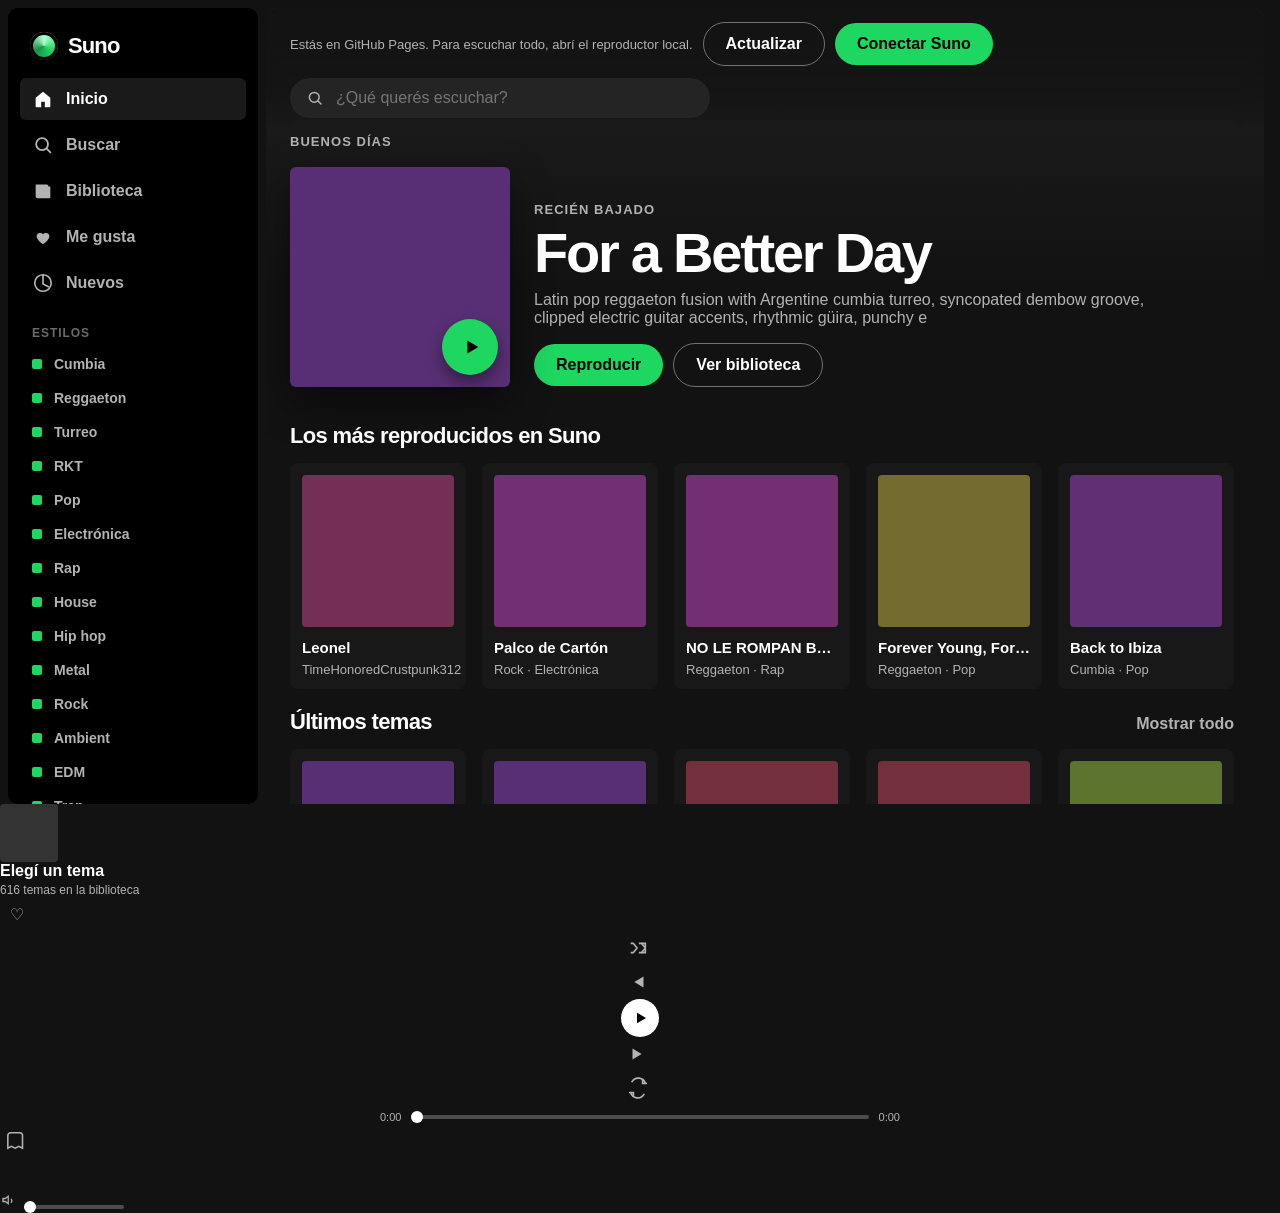
==== docs/index.html @ 8380e941 "Reproducir los temas en la pagina, sin abrir Suno. Co-authored-by: Cursor <cursoragent@cursor.com>" ====
<!DOCTYPE html>
<html lang="es">
<head>
  <meta charset="UTF-8" />
  <meta name="viewport" content="width=device-width, initial-scale=1" />
  <title>Suno — tu biblioteca</title>
  <link rel="stylesheet" href="estilos.css" />
</head>
<body>
  <div class="shell">
    <aside class="sidebar">
      <div class="brand">
        <span class="mark" aria-hidden="true"></span>
        <span>Suno</span>
      </div>
      <nav class="nav">
        <button type="button" data-view="inicio" class="nav-btn is-active">
          <svg viewBox="0 0 24 24"><path d="M4 10.5 12 4l8 6.5V20a1 1 0 0 1-1 1h-5v-6H10v6H5a1 1 0 0 1-1-1z"/></svg>
          Inicio
        </button>
        <button type="button" data-view="buscar" class="nav-btn">
          <svg viewBox="0 0 24 24"><circle cx="11" cy="11" r="6.5" fill="none" stroke="currentColor" stroke-width="2"/><path d="m16 16 4 4" fill="none" stroke="currentColor" stroke-width="2" stroke-linecap="round"/></svg>
          Buscar
        </button>
        <button type="button" data-view="biblioteca" class="nav-btn">
          <svg viewBox="0 0 24 24"><path d="M4 5h12a2 2 0 0 1 2 2v13H6a2 2 0 0 1-2-2zm16 2v13h-2V7z"/></svg>
          Biblioteca
        </button>
        <button type="button" data-view="gustos" class="nav-btn">
          <svg viewBox="0 0 24 24"><path d="M12 20s-7-4.4-7-9a4 4 0 0 1 7-2 4 4 0 0 1 7 2c0 4.6-7 9-7 9z"/></svg>
          Me gusta
        </button>
        <button type="button" data-view="nuevos" class="nav-btn">
          <svg viewBox="0 0 24 24"><path d="M12 3v10l6 3" fill="none" stroke="currentColor" stroke-width="1.8" stroke-linecap="round"/><circle cx="12" cy="12" r="9" fill="none" stroke="currentColor" stroke-width="1.8"/></svg>
          Nuevos
        </button>
      </nav>
      <div class="side-label">Estilos</div>
      <div id="tag-list" class="tag-list"></div>
    </aside>

    <main class="main">
      <header class="topbar">
        <nav class="mobile-nav">
          <button type="button" data-view="inicio">Inicio</button>
          <button type="button" data-view="buscar">Buscar</button>
          <button type="button" data-view="biblioteca">Biblioteca</button>
          <button type="button" data-view="gustos">Me gusta</button>
          <button type="button" data-view="nuevos">Nuevos</button>
        </nav>
        <div class="sync-bar">
          <span id="sync-status">Conectá tu cuenta de Suno para escuchar y traer temas nuevos.</span>
          <button type="button" id="sync-btn" class="btn-ghost">Actualizar</button>
          <button type="button" id="session-btn" class="btn-green">Conectar Suno</button>
        </div>
        <div class="search-wrap">
          <svg viewBox="0 0 24 24"><circle cx="11" cy="11" r="6.5" fill="none" stroke="currentColor" stroke-width="2"/><path d="m16 16 4 4" fill="none" stroke="currentColor" stroke-width="2" stroke-linecap="round"/></svg>
          <input id="search" type="search" placeholder="¿Qué querés escuchar?" autocomplete="off" />
        </div>
      </header>
      <div id="view" class="view"></div>
    </main>

    <aside id="panel" class="panel" hidden>
      <div class="panel-tabs">
        <button type="button" data-tab="letra" class="is-active">Letra</button>
        <button type="button" data-tab="cola">Cola</button>
        <button type="button" id="close-panel" class="icon-btn" aria-label="Cerrar panel">✕</button>
      </div>
      <div id="panel-body" class="panel-body"></div>
    </aside>
  </div>

  <footer class="player">
    <div class="now">
      <div id="now-cover" class="now-cover"></div>
      <div class="now-meta">
        <div id="now-title" class="now-title">Elegí un tema</div>
        <div id="now-artist" class="now-artist">Biblioteca Suno</div>
      </div>
      <button type="button" id="like-btn" class="icon-btn like" aria-label="Me gusta">♡</button>
    </div>

    <div class="transport">
      <div class="transport-btns">
        <button type="button" id="shuffle" class="icon-btn" aria-label="Aleatorio">
          <svg viewBox="0 0 24 24"><path d="M4 7h3l4 5-4 5H4m9-10h3l4 5-4 5h-3" fill="none" stroke="currentColor" stroke-width="1.8" stroke-linejoin="round"/><path d="M16 7h4v4M16 17h4v-4" fill="none" stroke="currentColor" stroke-width="1.8" stroke-linecap="round"/></svg>
        </button>
        <button type="button" id="prev" class="icon-btn" aria-label="Anterior">
          <svg viewBox="0 0 24 24"><path d="M6 6v12M18 6 8 12l10 6z"/></svg>
        </button>
        <button type="button" id="play" class="play-main" aria-label="Reproducir">
          <svg id="play-icon" viewBox="0 0 24 24"><path d="M8 5v14l12-7z"/></svg>
        </button>
        <button type="button" id="next" class="icon-btn" aria-label="Siguiente">
          <svg viewBox="0 0 24 24"><path d="M18 6v12M6 6l10 6-10 6z"/></svg>
        </button>
        <button type="button" id="repeat" class="icon-btn" aria-label="Repetir">
          <svg viewBox="0 0 24 24"><path d="M17 3v4h4M7 21v-4H3" fill="none" stroke="currentColor" stroke-width="1.8" stroke-linecap="round"/><path d="M20 7a8 8 0 0 0-14.5-2M4 17a8 8 0 0 0 14.5 2" fill="none" stroke="currentColor" stroke-width="1.8" stroke-linecap="round"/></svg>
        </button>
      </div>
      <div class="seek-row">
        <span id="time-current">0:00</span>
        <input id="seek" type="range" min="0" max="1000" value="0" />
        <span id="time-total">0:00</span>
      </div>
    </div>

    <div class="extras">
      <button type="button" id="lyrics-btn" class="icon-btn" aria-label="Letra">
        <svg viewBox="0 0 24 24"><path d="M5 4h10a3 3 0 0 1 3 3v14l-4-2-4 2-4-2-4 2V7a3 3 0 0 1 3-3z" fill="none" stroke="currentColor" stroke-width="1.7"/></svg>
      </button>
      <a id="suno-link" class="icon-btn" href="#" hidden aria-hidden="true"></a>
      <svg class="vol-icon" viewBox="0 0 24 24"><path d="M4 10h3l4-3v10l-4-3H4zm11 1a3 3 0 0 1 0 4" fill="none" stroke="currentColor" stroke-width="1.7" stroke-linecap="round"/></svg>
      <input id="volume" type="range" min="0" max="1" step="0.01" value="0.85" />
    </div>
  </footer>

  <dialog id="session-dialog">
    <form id="session-form" method="dialog">
      <h2>Conectar tu cuenta de Suno</h2>
      <p>En suno.com, F12 → Application → Cookies → copiá el valor de <code>__client</code> y pegalo acá. Se guarda solo en tu PC.</p>
      <textarea id="cookie-input" rows="4" placeholder="__client=eyJ..." required></textarea>
      <div class="row-actions">
        <button type="submit" class="btn-green">Guardar y sincronizar</button>
        <button type="button" id="cancel-session" class="btn-ghost">Cancelar</button>
      </div>
    </form>
  </dialog>
  <iframe id="embed-player" title="Reproductor" hidden allow="autoplay; encrypted-media"></iframe>
  <audio id="audio" preload="none"></audio>
  <script src="app.js"></script>
</body>
</html>
---- docs/estilos.css ----
:root {
  --bg: #121212;
  --sidebar: #000;
  --card: #181818;
  --card-hover: #282828;
  --line: rgba(255, 255, 255, 0.08);
  --text: #fff;
  --muted: #b3b3b3;
  --green: #1ed760;
  --green-dim: #1db954;
  --player: #181818;
  --radius: 8px;
  color-scheme: dark;
}

* { box-sizing: border-box; }
html, body { margin: 0; height: 100%; }
body {
  font-family: "Segoe UI", "Helvetica Neue", sans-serif;
  background: var(--bg);
  color: var(--text);
  overflow: hidden;
}
button, input { font: inherit; color: inherit; }
button { cursor: pointer; }
a { color: inherit; }

.shell {
  display: grid;
  grid-template-columns: 250px 1fr 0px;
  height: calc(100% - 96px);
  gap: 8px;
  padding: 8px 8px 0;
}
.shell.has-panel { grid-template-columns: 250px 1fr 340px; }

.sidebar, .main, .panel {
  background: var(--sidebar);
  border-radius: 10px;
  min-height: 0;
}
.main { background: linear-gradient(#1f1f1f, #121212 280px); overflow: auto; }
.sidebar { padding: 18px 12px; display: flex; flex-direction: column; overflow: auto; }
.panel { background: #121212; display: flex; flex-direction: column; overflow: hidden; }
.panel[hidden] { display: none !important; }

.brand {
  display: flex;
  align-items: center;
  gap: 10px;
  font-weight: 800;
  font-size: 22px;
  letter-spacing: -0.04em;
  padding: 6px 10px 18px;
}
.mark {
  width: 28px;
  height: 28px;
  border-radius: 50%;
  background: conic-gradient(from 120deg, #1ed760, #1a8f4a, #b3ffd1, #1ed760);
  box-shadow: 0 0 0 3px #000 inset;
}

.nav { display: flex; flex-direction: column; gap: 4px; }
.nav-btn, .tag-btn {
  display: flex;
  align-items: center;
  gap: 12px;
  width: 100%;
  text-align: left;
  background: transparent;
  border: 0;
  color: var(--muted);
  border-radius: 6px;
  padding: 10px 12px;
  font-weight: 650;
}
.nav-btn svg, .icon-btn svg { width: 22px; height: 22px; fill: currentColor; }
.nav-btn:hover, .tag-btn:hover, .nav-btn.is-active, .tag-btn.is-active { color: #fff; }
.nav-btn.is-active { background: #1a1a1a; }
.side-label {
  margin: 22px 12px 8px;
  font-size: 12px;
  letter-spacing: 0.08em;
  text-transform: uppercase;
  color: #6a6a6a;
  font-weight: 700;
}
.tag-list { display: flex; flex-direction: column; gap: 2px; }
.tag-btn { font-weight: 600; font-size: 14px; padding: 8px 12px; }
.dot {
  width: 10px;
  height: 10px;
  border-radius: 2px;
  background: var(--green);
  flex: none;
}

.topbar {
  position: sticky;
  top: 0;
  z-index: 2;
  padding: 14px 24px 8px;
  background: linear-gradient(rgba(18,18,18,0.92), rgba(18,18,18,0.72) 70%, transparent);
  backdrop-filter: blur(10px);
}
.search-wrap {
  display: flex;
  align-items: center;
  gap: 10px;
  background: #242424;
  border-radius: 500px;
  padding: 10px 16px;
  max-width: 420px;
  color: var(--muted);
}
.search-wrap svg { width: 18px; height: 18px; flex: none; }
.search-wrap input {
  width: 100%;
  background: transparent;
  border: 0;
  outline: none;
}
.search-wrap:focus-within { outline: 1px solid #fff; color: #fff; }
.sync-bar {
  display: flex;
  gap: 10px;
  align-items: center;
  flex-wrap: wrap;
  margin: 0 0 12px;
}
.sync-bar span { color: var(--muted); font-size: 13px; }
.badge-new {
  display: inline-block;
  margin-left: 6px;
  background: var(--green);
  color: #000;
  font-size: 10px;
  font-weight: 800;
  border-radius: 999px;
  padding: 1px 6px;
  vertical-align: middle;
}
dialog {
  border: 0;
  border-radius: 12px;
  background: #181818;
  color: #fff;
  width: min(520px, 92vw);
  padding: 22px;
}
dialog::backdrop { background: rgba(0,0,0,.65); }
dialog textarea {
  width: 100%;
  background: #242424;
  border: 1px solid #333;
  border-radius: 8px;
  padding: 10px;
  margin: 12px 0;
}
.mobile-nav { display: none; gap: 8px; margin-bottom: 10px; overflow-x: auto; }
.mobile-nav button {
  background: #242424;
  border: 0;
  border-radius: 999px;
  padding: 8px 14px;
  font-weight: 700;
  white-space: nowrap;
}

.view { padding: 8px 24px 32px; }
.hero {
  display: grid;
  grid-template-columns: 220px 1fr;
  gap: 24px;
  align-items: end;
  padding: 18px 0 28px;
}
.hero-cover, .card-cover, .now-cover, .row-cover {
  background: #333 center/cover no-repeat;
  position: relative;
}
.hero-cover { width: 220px; height: 220px; border-radius: 6px; box-shadow: 0 16px 40px rgba(0,0,0,.45); }
.kicker { color: var(--muted); font-size: 13px; font-weight: 700; letter-spacing: 0.08em; text-transform: uppercase; }
.hero h1 { margin: 8px 0 10px; font-size: 56px; line-height: 1; letter-spacing: -0.04em; }
.hero p { margin: 0 0 16px; color: var(--muted); max-width: 640px; }
.row-actions { display: flex; gap: 10px; align-items: center; }
.btn-green, .btn-ghost {
  border: 0;
  border-radius: 500px;
  padding: 12px 22px;
  font-weight: 750;
}
.btn-green { background: var(--green); color: #000; }
.btn-green:hover { transform: scale(1.04); background: #3be477; }
.btn-ghost { background: transparent; color: #fff; border: 1px solid #727272; }
.btn-ghost:hover { border-color: #fff; }

.section-head {
  display: flex;
  justify-content: space-between;
  align-items: baseline;
  margin: 8px 0 14px;
}
.section-head h2 { margin: 0; font-size: 22px; letter-spacing: -0.03em; }
.linkish { background: none; border: 0; color: var(--muted); font-weight: 700; }
.linkish:hover { color: #fff; text-decoration: underline; }

.cards {
  display: grid;
  grid-auto-flow: column;
  grid-auto-columns: 176px;
  gap: 16px;
  overflow-x: auto;
  padding-bottom: 12px;
  scroll-snap-type: x mandatory;
}
.cards.wrap {
  grid-auto-flow: row;
  grid-template-columns: repeat(auto-fill, minmax(176px, 1fr));
  overflow: visible;
}
.card {
  background: var(--card);
  border: 0;
  border-radius: 8px;
  padding: 12px;
  text-align: left;
  scroll-snap-align: start;
  position: relative;
  transition: background .15s;
}
.card:hover { background: var(--card-hover); }
.card-cover { aspect-ratio: 1; border-radius: 4px; margin-bottom: 12px; }
.card h3, .track-title { margin: 0; font-size: 15px; white-space: nowrap; overflow: hidden; text-overflow: ellipsis; }
.card p, .muted { margin: 6px 0 0; color: var(--muted); font-size: 13px; }
.play-fab {
  position: absolute;
  right: 20px;
  bottom: 78px;
  width: 46px;
  height: 46px;
  border: 0;
  border-radius: 50%;
  background: var(--green);
  color: #000;
  display: grid;
  place-items: center;
  opacity: 0;
  transform: translateY(8px);
  transition: .15s ease;
  box-shadow: 0 8px 16px rgba(0,0,0,.4);
}
.card:hover .play-fab, .hero-cover:hover .play-fab { opacity: 1; transform: translateY(0); }
.play-fab svg { width: 22px; height: 22px; fill: currentColor; margin-left: 2px; }
.hero-cover .play-fab { right: 12px; bottom: 12px; width: 56px; height: 56px; opacity: 1; transform: none; }

.list { width: 100%; border-collapse: collapse; }
.list th {
  text-align: left;
  font-size: 12px;
  letter-spacing: 0.06em;
  text-transform: uppercase;
  color: var(--muted);
  font-weight: 600;
  padding: 8px;
  border-bottom: 1px solid var(--line);
}
.list td { padding: 8px; border-bottom: 1px solid transparent; vertical-align: middle; }
.list tr.track:hover td { background: rgba(255,255,255,0.06); }
.list tr.is-current td { color: var(--green); }
.list .num { width: 36px; color: var(--muted); text-align: right; }
.list .dur, .list .when { color: var(--muted); text-align: right; white-space: nowrap; }
.title-cell { display: flex; gap: 12px; align-items: center; min-width: 0; }
.row-cover { width: 40px; height: 40px; border-radius: 4px; flex: none; }
.title-cell .stack { min-width: 0; }
.title-cell strong { display: block; white-space: nowrap; overflow: hidden; text-overflow: ellipsis; }
.chips { display: flex; gap: 6px; flex-wrap: wrap; margin-top: 4px; }
.chip {
  font-size: 11px;
  color: #d6d6d6;
  background: #2a2a2a;
  border-radius: 999px;
  padding: 2px 8px;
}
.empty { color: var(--muted); padding: 48px 0; text-align: center; }

.panel-tabs {
  display: flex;
  align-items: center;
  gap: 8px;
  padding: 14px 14px 0;
}
.panel-tabs button {
  background: transparent;
  border: 0;
  color: var(--muted);
  font-weight: 750;
  padding: 8px 10px;
}
.panel-tabs button.is-active { color: #fff; border-bottom: 2px solid var(--green); }
.panel-body { overflow: auto; padding: 16px 18px 24px; }
.lyrics { white-space: pre-wrap; line-height: 1.65; color: #e8e8e8; font-size: 15px; }
.lyrics .section { color: var(--green); font-weight: 750; }
.queue-item {
  display: flex;
  gap: 10px;
  align-items: center;
  width: 100%;
  background: transparent;
  border: 0;
  text-align: left;
  padding: 8px;
  border-radius: 6px;
}
.queue-item:hover, .queue-item.is-current { background: #282828; }
.queue-item.is-current strong { color: var(--green); }

#embed-player {
  position: fixed;
  left: 12px;
  right: 12px;
  bottom: 100px;
  height: 155px;
  border: 0;
  border-radius: 10px;
  z-index: 6;
  background: #000;
  box-shadow: 0 8px 24px rgba(0,0,0,.45);
}
.player.has-embed { height: 96px; }
body.has-embed { padding-bottom: 196px; }
  background: var(--player);
  border-top: 1px solid #000;
  display: grid;
  grid-template-columns: 1.1fr 1.3fr 1fr;
  align-items: center;
  padding: 0 16px;
  gap: 12px;
  z-index: 5;
}
.now, .extras, .transport-btns { display: flex; align-items: center; gap: 10px; }
.now-cover { width: 58px; height: 58px; border-radius: 4px; background: #333; flex: none; }
.now-meta { min-width: 0; }
.now-title { font-weight: 650; white-space: nowrap; overflow: hidden; text-overflow: ellipsis; }
.now-artist { color: var(--muted); font-size: 12px; margin-top: 3px; }
.transport { display: flex; flex-direction: column; align-items: center; gap: 6px; }
.icon-btn {
  width: 34px; height: 34px;
  display: grid; place-items: center;
  background: transparent; border: 0; color: var(--muted); border-radius: 50%;
}
.icon-btn:hover { color: #fff; }
.icon-btn.is-on { color: var(--green); }
.like.is-on { color: var(--green); }
.play-main {
  width: 38px; height: 38px; border-radius: 50%; border: 0;
  background: #fff; color: #000; display: grid; place-items: center;
}
.play-main:hover { transform: scale(1.05); }
.play-main svg { width: 18px; height: 18px; fill: currentColor; }
.seek-row { display: flex; align-items: center; gap: 8px; width: min(520px, 100%); font-size: 11px; color: var(--muted); }
input[type="range"] {
  -webkit-appearance: none; appearance: none;
  width: 100%; height: 4px; border-radius: 99px;
  background: #4d4d4d; outline: none;
}
input[type="range"]::-webkit-slider-thumb {
  -webkit-appearance: none; width: 12px; height: 12px; border-radius: 50%; background: #fff;
}
.extras { justify-content: flex-end; }
.extras input[type="range"] { width: 100px; }
.vol-icon { width: 18px; height: 18px; color: var(--muted); }

@media (max-width: 980px) {
  .shell, .shell.has-panel { grid-template-columns: 1fr; height: auto; }
  body { overflow: auto; padding-bottom: 150px; }
  .sidebar { display: none; }
  .mobile-nav { display: flex; }
  .player { grid-template-columns: 1fr; height: auto; padding: 10px 12px 14px; }
  .extras { display: none; }
  .hero { grid-template-columns: 120px 1fr; }
  .hero-cover { width: 120px; height: 120px; }
  .hero h1 { font-size: 32px; }
  .main { overflow: visible; }
}
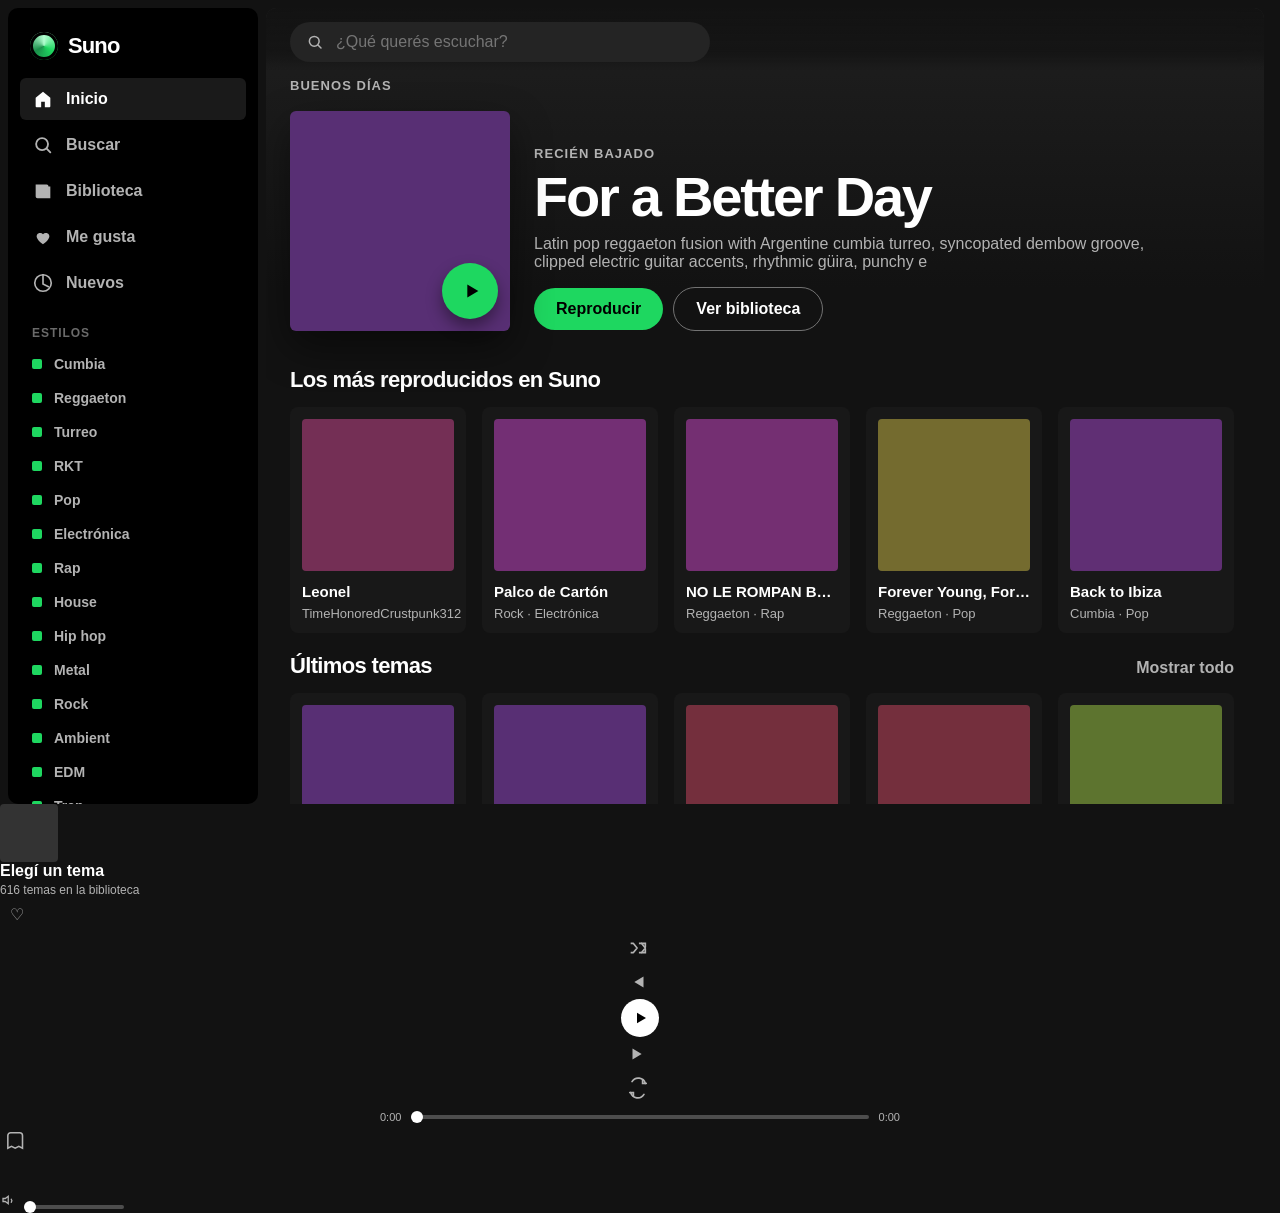
==== commit d2d4e5fa: "Arrancar el tema al toque en la barra, sin el mini player de Suno. Co-authored-by: Cursor <cursorage" ====
--- a/docs/index.html
+++ b/docs/index.html
@@ -127,7 +127,7 @@
       </div>
     </form>
   </dialog>
-  <iframe id="embed-player" title="Reproductor" hidden allow="autoplay; encrypted-media"></iframe>
+  <iframe id="embed-player" class="embed-engine" title="Audio" allow="autoplay; encrypted-media; clipboard-write"></iframe>
   <audio id="audio" preload="none"></audio>
   <script src="app.js"></script>
 </body>
--- a/docs/estilos.css
+++ b/docs/estilos.css
@@ -123,12 +123,13 @@
 }
 .search-wrap:focus-within { outline: 1px solid #fff; color: #fff; }
 .sync-bar {
-  display: flex;
+  display: none;
   gap: 10px;
   align-items: center;
   flex-wrap: wrap;
   margin: 0 0 12px;
 }
+body.is-local .sync-bar { display: flex; }
 .sync-bar span { color: var(--muted); font-size: 13px; }
 .badge-new {
   display: inline-block;
@@ -316,20 +317,18 @@
 .queue-item:hover, .queue-item.is-current { background: #282828; }
 .queue-item.is-current strong { color: var(--green); }
 
-#embed-player {
+.embed-engine {
   position: fixed;
-  left: 12px;
-  right: 12px;
-  bottom: 100px;
-  height: 155px;
-  border: 0;
-  border-radius: 10px;
-  z-index: 6;
-  background: #000;
-  box-shadow: 0 8px 24px rgba(0,0,0,.45);
-}
-.player.has-embed { height: 96px; }
-body.has-embed { padding-bottom: 196px; }
+  left: 0;
+  bottom: 0;
+  width: 280px;
+  height: 80px;
+  opacity: 0.02;
+  pointer-events: none;
+  border: 0;
+  z-index: 1;
+}
+.player { z-index: 5; }
   background: var(--player);
   border-top: 1px solid #000;
   display: grid;
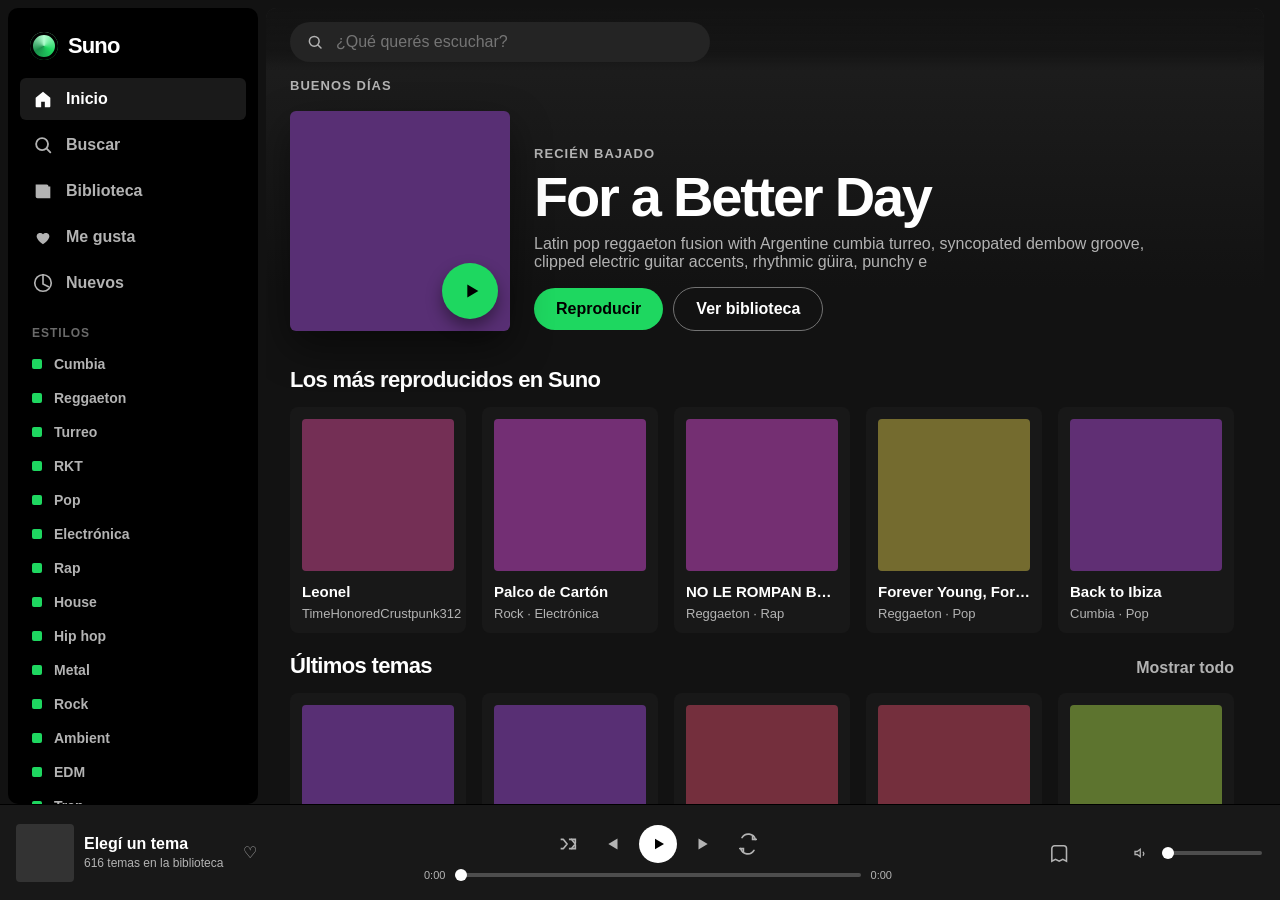
==== commit da599811: "Abrir la ficha del tema al darle play, con la letra solo para leer. Co-authored-by: Cursor <cursorag" ====
--- a/docs/index.html
+++ b/docs/index.html
@@ -59,6 +59,41 @@
         </div>
       </header>
       <div id="view" class="view"></div>
+      <section id="ficha" class="ficha" hidden>
+        <div id="ficha-bg" class="ficha-bg"></div>
+        <div class="ficha-top">
+          <button type="button" id="ficha-back" class="btn-ghost">Volver</button>
+          <span class="kicker">Reproduciendo</span>
+        </div>
+        <div class="ficha-grid">
+          <div class="ficha-side">
+            <div id="ficha-cover" class="ficha-cover"></div>
+            <h2 id="ficha-title"></h2>
+            <p id="ficha-artist" class="ficha-artist"></p>
+            <div id="ficha-chips" class="chips"></div>
+            <div class="ficha-controls">
+              <button type="button" id="ficha-prev" class="icon-btn" aria-label="Anterior">
+                <svg viewBox="0 0 24 24"><path d="M6 6v12M18 6 8 12l10 6z"/></svg>
+              </button>
+              <button type="button" id="ficha-play" class="play-main play-xl" aria-label="Reproducir">
+                <svg id="ficha-play-icon" viewBox="0 0 24 24"><path d="M8 5v14l12-7z"/></svg>
+              </button>
+              <button type="button" id="ficha-next" class="icon-btn" aria-label="Siguiente">
+                <svg viewBox="0 0 24 24"><path d="M18 6v12M6 6l10 6-10 6z"/></svg>
+              </button>
+            </div>
+            <div class="seek-row ficha-seek">
+              <span id="ficha-current">0:00</span>
+              <input id="ficha-seek" type="range" min="0" max="1000" value="0" aria-label="Progreso" />
+              <span id="ficha-total">0:00</span>
+            </div>
+          </div>
+          <article class="ficha-lyrics-card">
+            <h3>Letra</h3>
+            <div id="ficha-lyrics" class="lyrics" spellcheck="false"></div>
+          </article>
+        </div>
+      </section>
     </main>
 
     <aside id="panel" class="panel" hidden>
--- a/docs/estilos.css
+++ b/docs/estilos.css
@@ -39,7 +39,7 @@
   border-radius: 10px;
   min-height: 0;
 }
-.main { background: linear-gradient(#1f1f1f, #121212 280px); overflow: auto; }
+.main { background: linear-gradient(#1f1f1f, #121212 280px); overflow: auto; position: relative; }
 .sidebar { padding: 18px 12px; display: flex; flex-direction: column; overflow: auto; }
 .panel { background: #121212; display: flex; flex-direction: column; overflow: hidden; }
 .panel[hidden] { display: none !important; }
@@ -319,16 +319,20 @@
 
 .embed-engine {
   position: fixed;
-  left: 0;
-  bottom: 0;
-  width: 280px;
-  height: 80px;
-  opacity: 0.02;
+  left: -40px;
+  bottom: -40px;
+  width: 1px;
+  height: 1px;
+  opacity: 0;
   pointer-events: none;
   border: 0;
-  z-index: 1;
-}
-.player { z-index: 5; }
+  overflow: hidden;
+  z-index: 0;
+}
+.player {
+  position: fixed;
+  left: 0; right: 0; bottom: 0;
+  height: 96px;
   background: var(--player);
   border-top: 1px solid #000;
   display: grid;
@@ -338,6 +342,77 @@
   gap: 12px;
   z-index: 5;
 }
+
+.ficha {
+  position: absolute;
+  inset: 0;
+  z-index: 4;
+  overflow: auto;
+  background: #0d0d0d;
+  padding: 18px 28px 36px;
+}
+.ficha[hidden] { display: none !important; }
+.ficha-bg {
+  position: absolute;
+  inset: 0 0 auto;
+  height: 340px;
+  background: #1a1a1a center/cover no-repeat;
+  filter: blur(40px) saturate(1.2);
+  opacity: 0.45;
+  transform: scale(1.08);
+  pointer-events: none;
+}
+.ficha-top, .ficha-grid { position: relative; z-index: 1; }
+.ficha-top { display: flex; align-items: center; gap: 16px; margin-bottom: 18px; }
+.ficha-grid {
+  display: grid;
+  grid-template-columns: minmax(260px, 380px) 1fr;
+  gap: 36px;
+  align-items: start;
+}
+.ficha-cover {
+  width: min(100%, 340px);
+  aspect-ratio: 1;
+  border-radius: 12px;
+  background: #222 center/cover no-repeat;
+  box-shadow: 0 24px 60px rgba(0,0,0,.55);
+}
+.ficha-side h2 {
+  margin: 18px 0 6px;
+  font-size: 40px;
+  letter-spacing: -0.045em;
+  line-height: 1.05;
+}
+.ficha-artist { margin: 0; color: var(--muted); font-size: 16px; }
+.ficha-controls { display: flex; align-items: center; gap: 14px; margin: 18px 0 8px; }
+.play-xl { width: 58px; height: 58px; }
+.play-xl svg { width: 26px; height: 26px; }
+.ficha-seek { width: 100%; margin-top: 8px; }
+.ficha-lyrics-card {
+  background: rgba(0,0,0,.35);
+  border: 1px solid rgba(255,255,255,.06);
+  border-radius: 16px;
+  padding: 22px 26px 28px;
+  min-height: 420px;
+}
+.ficha-lyrics-card h3 {
+  margin: 0 0 14px;
+  font-size: 13px;
+  letter-spacing: 0.12em;
+  text-transform: uppercase;
+  color: var(--muted);
+}
+.ficha .lyrics {
+  font-size: 20px;
+  line-height: 1.7;
+  color: #f2f2f2;
+  user-select: text;
+  cursor: default;
+  caret-color: transparent;
+  max-height: min(62vh, 640px);
+  overflow: auto;
+}
+.now { cursor: pointer; }
 .now, .extras, .transport-btns { display: flex; align-items: center; gap: 10px; }
 .now-cover { width: 58px; height: 58px; border-radius: 4px; background: #333; flex: none; }
 .now-meta { min-width: 0; }
@@ -382,4 +457,7 @@
   .hero-cover { width: 120px; height: 120px; }
   .hero h1 { font-size: 32px; }
   .main { overflow: visible; }
-}
+  .ficha-grid { grid-template-columns: 1fr; }
+  .ficha-side h2 { font-size: 30px; }
+  .ficha .lyrics { font-size: 17px; }
+}
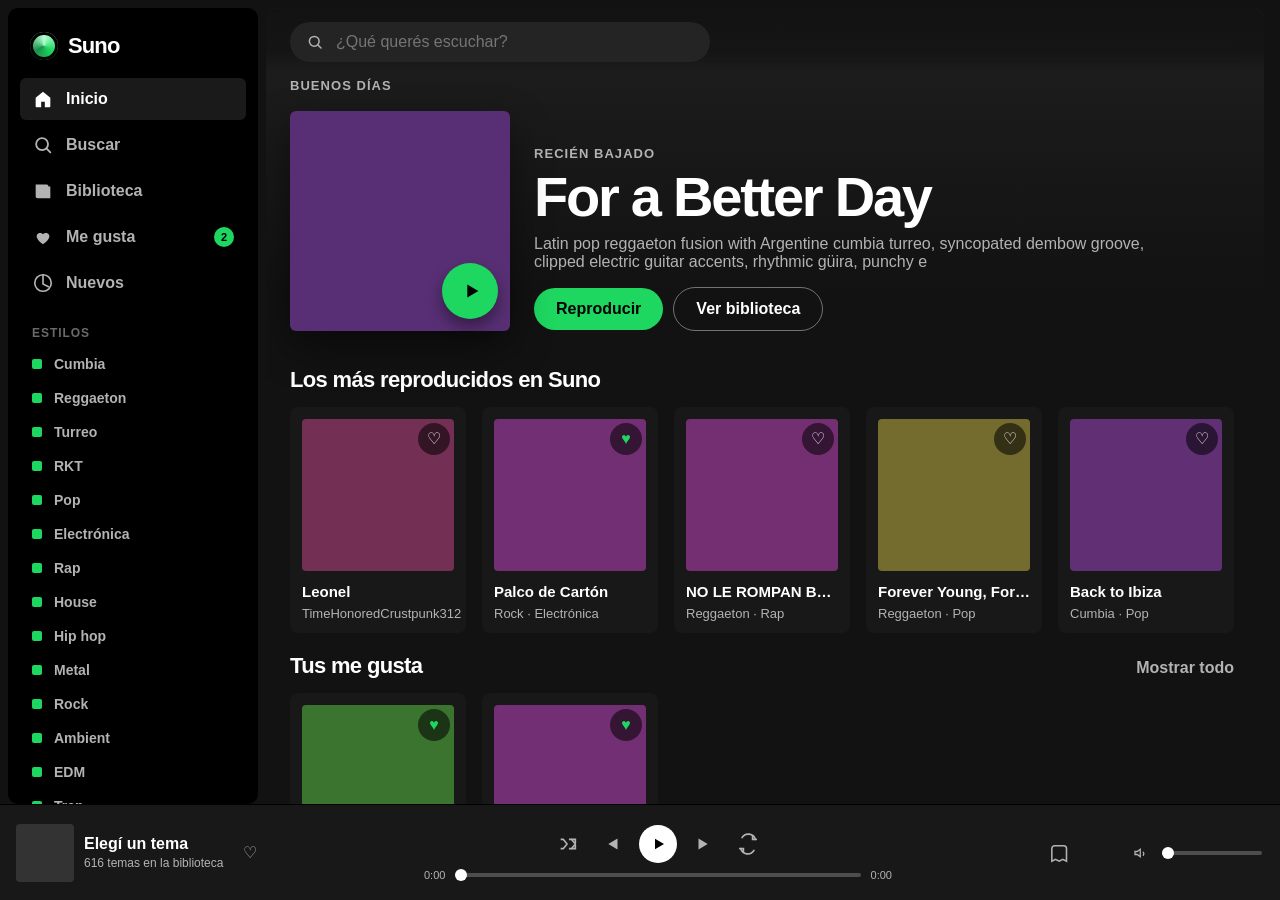
==== commit e11227ac: "Agregar karaoke en el panel derecho y Me gusta integrado. La ficha muestra seguimiento de letra al r" ====
--- a/docs/index.html
+++ b/docs/index.html
@@ -4,6 +4,9 @@
   <meta charset="UTF-8" />
   <meta name="viewport" content="width=device-width, initial-scale=1" />
   <title>Suno — tu biblioteca</title>
+  <link rel="preconnect" href="https://suno.com" crossorigin />
+  <link rel="preconnect" href="https://d2lwuy8qc234o3.cloudfront.net" crossorigin />
+  <link rel="dns-prefetch" href="https://suno.com" />
   <link rel="stylesheet" href="estilos.css" />
 </head>
 <body>
@@ -29,6 +32,7 @@
         <button type="button" data-view="gustos" class="nav-btn">
           <svg viewBox="0 0 24 24"><path d="M12 20s-7-4.4-7-9a4 4 0 0 1 7-2 4 4 0 0 1 7 2c0 4.6-7 9-7 9z"/></svg>
           Me gusta
+          <span class="nav-badge" data-likes-badge hidden>0</span>
         </button>
         <button type="button" data-view="nuevos" class="nav-btn">
           <svg viewBox="0 0 24 24"><path d="M12 3v10l6 3" fill="none" stroke="currentColor" stroke-width="1.8" stroke-linecap="round"/><circle cx="12" cy="12" r="9" fill="none" stroke="currentColor" stroke-width="1.8"/></svg>
@@ -45,7 +49,7 @@
           <button type="button" data-view="inicio">Inicio</button>
           <button type="button" data-view="buscar">Buscar</button>
           <button type="button" data-view="biblioteca">Biblioteca</button>
-          <button type="button" data-view="gustos">Me gusta</button>
+          <button type="button" data-view="gustos">Me gusta <span class="nav-badge" data-likes-badge hidden>0</span></button>
           <button type="button" data-view="nuevos">Nuevos</button>
         </nav>
         <div class="sync-bar">
@@ -81,6 +85,7 @@
               <button type="button" id="ficha-next" class="icon-btn" aria-label="Siguiente">
                 <svg viewBox="0 0 24 24"><path d="M18 6v12M6 6l10 6-10 6z"/></svg>
               </button>
+              <button type="button" id="ficha-like" class="icon-btn like" aria-label="Me gusta" aria-pressed="false">♡</button>
             </div>
             <div class="seek-row ficha-seek">
               <span id="ficha-current">0:00</span>
@@ -88,9 +93,10 @@
               <span id="ficha-total">0:00</span>
             </div>
           </div>
-          <article class="ficha-lyrics-card">
-            <h3>Letra</h3>
-            <div id="ficha-lyrics" class="lyrics" spellcheck="false"></div>
+          <article class="ficha-lyrics-card ficha-karaoke-pane">
+            <h3>Karaoke</h3>
+            <p class="karaoke-hint">Seguimiento por líneas para cantar</p>
+            <div id="ficha-lyrics" class="lyrics karaoke" spellcheck="false"></div>
           </article>
         </div>
       </section>
@@ -162,6 +168,7 @@
       </div>
     </form>
   </dialog>
+  <div id="embed-pool" class="embed-pool" aria-hidden="true"></div>
   <iframe id="embed-player" class="embed-engine" title="Audio" allow="autoplay; encrypted-media; clipboard-write"></iframe>
   <audio id="audio" preload="none"></audio>
   <script src="app.js"></script>
--- a/docs/estilos.css
+++ b/docs/estilos.css
@@ -78,6 +78,19 @@
 .nav-btn svg, .icon-btn svg { width: 22px; height: 22px; fill: currentColor; }
 .nav-btn:hover, .tag-btn:hover, .nav-btn.is-active, .tag-btn.is-active { color: #fff; }
 .nav-btn.is-active { background: #1a1a1a; }
+.nav-badge {
+  margin-left: auto;
+  min-width: 20px;
+  padding: 1px 7px;
+  border-radius: 999px;
+  background: #1ed760;
+  color: #000;
+  font-size: 11px;
+  font-weight: 800;
+  line-height: 18px;
+  text-align: center;
+}
+.mobile-nav .nav-badge { margin-left: 6px; }
 .side-label {
   margin: 22px 12px 8px;
   font-size: 12px;
@@ -167,6 +180,11 @@
   padding: 8px 14px;
   font-weight: 700;
   white-space: nowrap;
+  color: #b3b3b3;
+}
+.mobile-nav button.is-active {
+  background: #1a1a1a;
+  color: #fff;
 }
 
 .view { padding: 8px 24px 32px; }
@@ -233,6 +251,21 @@
 }
 .card:hover { background: var(--card-hover); }
 .card-cover { aspect-ratio: 1; border-radius: 4px; margin-bottom: 12px; }
+.card-like {
+  position: absolute;
+  top: 16px;
+  right: 16px;
+  width: 32px;
+  height: 32px;
+  border: 0;
+  border-radius: 50%;
+  background: rgba(0,0,0,.55);
+  color: #fff;
+  font-size: 16px;
+  line-height: 1;
+  z-index: 2;
+}
+.card-like.is-on { color: var(--green); }
 .card h3, .track-title { margin: 0; font-size: 15px; white-space: nowrap; overflow: hidden; text-overflow: ellipsis; }
 .card p, .muted { margin: 6px 0 0; color: var(--muted); font-size: 13px; }
 .play-fab {
@@ -317,7 +350,19 @@
 .queue-item:hover, .queue-item.is-current { background: #282828; }
 .queue-item.is-current strong { color: var(--green); }
 
-.embed-engine {
+.embed-pool {
+  position: fixed;
+  left: -50px;
+  bottom: -50px;
+  width: 1px;
+  height: 1px;
+  overflow: hidden;
+  opacity: 0;
+  pointer-events: none;
+  z-index: 0;
+}
+.embed-engine,
+.embed-pool-frame {
   position: fixed;
   left: -40px;
   bottom: -40px;
@@ -366,12 +411,13 @@
 .ficha-top { display: flex; align-items: center; gap: 16px; margin-bottom: 18px; }
 .ficha-grid {
   display: grid;
-  grid-template-columns: minmax(260px, 380px) 1fr;
-  gap: 36px;
+  grid-template-columns: minmax(260px, 340px) minmax(0, 1fr);
+  gap: 28px;
+  max-width: none;
   align-items: start;
 }
 .ficha-cover {
-  width: min(100%, 340px);
+  width: min(100%, 280px);
   aspect-ratio: 1;
   border-radius: 12px;
   background: #222 center/cover no-repeat;
@@ -388,30 +434,68 @@
 .play-xl { width: 58px; height: 58px; }
 .play-xl svg { width: 26px; height: 26px; }
 .ficha-seek { width: 100%; margin-top: 8px; }
-.ficha-lyrics-card {
-  background: rgba(0,0,0,.35);
+.ficha-lyrics-card,
+.ficha-karaoke-pane {
+  background: rgba(0,0,0,.42);
   border: 1px solid rgba(255,255,255,.06);
   border-radius: 16px;
   padding: 22px 26px 28px;
-  min-height: 420px;
-}
-.ficha-lyrics-card h3 {
-  margin: 0 0 14px;
+  min-height: calc(100vh - 220px);
+  display: flex;
+  flex-direction: column;
+}
+.ficha-lyrics-card h3,
+.ficha-karaoke-pane h3 {
+  margin: 0 0 6px;
   font-size: 13px;
   letter-spacing: 0.12em;
   text-transform: uppercase;
   color: var(--muted);
 }
-.ficha .lyrics {
-  font-size: 20px;
-  line-height: 1.7;
+.karaoke-hint {
+  margin: 0 0 16px;
+  color: var(--muted);
+  font-size: 12px;
+}
+.ficha .lyrics,
+#ficha-lyrics {
+  flex: 1;
+  font-size: 24px;
+  line-height: 1.65;
   color: #f2f2f2;
   user-select: text;
   cursor: default;
   caret-color: transparent;
-  max-height: min(62vh, 640px);
+  max-height: calc(100vh - 260px);
   overflow: auto;
-}
+  display: flex;
+  flex-direction: column;
+  gap: 8px;
+}
+.karaoke-section {
+  margin: 12px 0 4px;
+  font-size: 13px;
+  letter-spacing: 0.1em;
+  text-transform: uppercase;
+  color: var(--muted);
+}
+.karaoke-line {
+  margin: 0;
+  opacity: 0.55;
+  transform: scale(0.98);
+  transform-origin: left center;
+  transition: color .18s ease, opacity .18s ease, transform .18s ease;
+}
+.karaoke-line.is-past { opacity: 0.4; }
+.karaoke-line.is-next { opacity: 0.75; }
+.karaoke-line.is-active {
+  opacity: 1;
+  color: #1ed760;
+  font-weight: 650;
+  font-size: 28px;
+  transform: scale(1.02);
+}
+.panel-body .karaoke-line.is-active { font-size: 18px; }
 .now { cursor: pointer; }
 .now, .extras, .transport-btns { display: flex; align-items: center; gap: 10px; }
 .now-cover { width: 58px; height: 58px; border-radius: 4px; background: #333; flex: none; }
@@ -457,7 +541,9 @@
   .hero-cover { width: 120px; height: 120px; }
   .hero h1 { font-size: 32px; }
   .main { overflow: visible; }
+  .ficha-side h2 { font-size: 30px; }
   .ficha-grid { grid-template-columns: 1fr; }
-  .ficha-side h2 { font-size: 30px; }
-  .ficha .lyrics { font-size: 17px; }
-}
+  .ficha-karaoke-pane { min-height: 360px; }
+  .ficha .lyrics, #ficha-lyrics { font-size: 18px; max-height: 52vh; }
+  .karaoke-line.is-active { font-size: 22px; }
+}
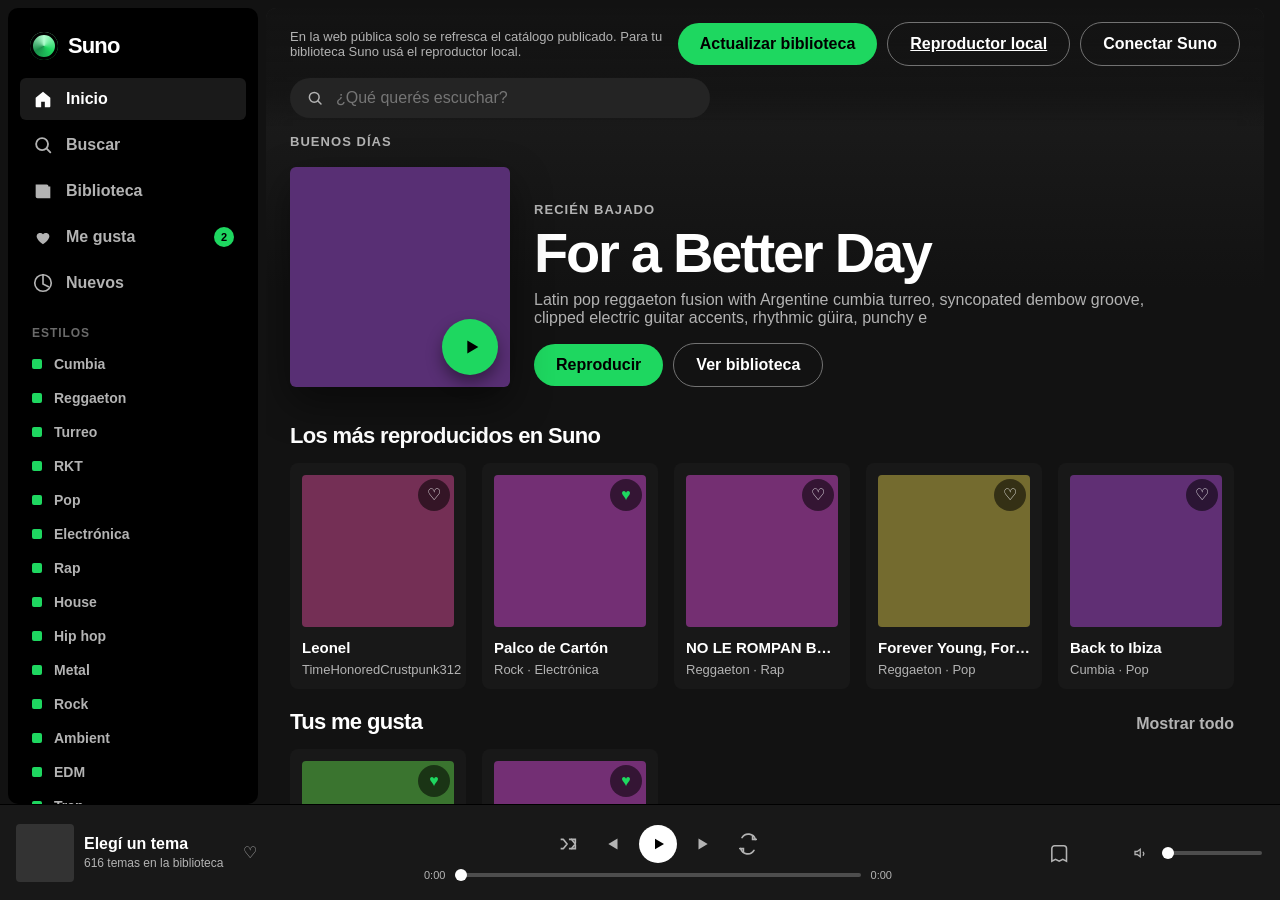
==== commit bd907a09: "Botón Actualizar biblioteca visible y sync con cuenta Suno. En local sincroniza la API; en Pages ref" ====
--- a/docs/index.html
+++ b/docs/index.html
@@ -54,8 +54,9 @@
         </nav>
         <div class="sync-bar">
           <span id="sync-status">Conectá tu cuenta de Suno para escuchar y traer temas nuevos.</span>
-          <button type="button" id="sync-btn" class="btn-ghost">Actualizar</button>
-          <button type="button" id="session-btn" class="btn-green">Conectar Suno</button>
+          <button type="button" id="sync-btn" class="btn-green">Actualizar biblioteca</button>
+          <a class="btn-ghost sync-hint-local" id="open-local" href="http://127.0.0.1:8765/" hidden>Reproductor local</a>
+          <button type="button" id="session-btn" class="btn-ghost">Conectar Suno</button>
         </div>
         <div class="search-wrap">
           <svg viewBox="0 0 24 24"><circle cx="11" cy="11" r="6.5" fill="none" stroke="currentColor" stroke-width="2"/><path d="m16 16 4 4" fill="none" stroke="currentColor" stroke-width="2" stroke-linecap="round"/></svg>
@@ -94,8 +95,15 @@
             </div>
           </div>
           <article class="ficha-lyrics-card ficha-karaoke-pane">
-            <h3>Karaoke</h3>
-            <p class="karaoke-hint">Seguimiento por líneas para cantar</p>
+            <div class="karaoke-head">
+              <h3>Karaoke</h3>
+              <div class="karaoke-sync">
+                <button type="button" id="karaoke-late" aria-label="Atrasar letra">−</button>
+                <span id="karaoke-offset">0.0s</span>
+                <button type="button" id="karaoke-early" aria-label="Adelantar letra">+</button>
+              </div>
+            </div>
+            <p id="ficha-karaoke-now" class="karaoke-now">La letra aparece acá cuando arranca el tema</p>
             <div id="ficha-lyrics" class="lyrics karaoke" spellcheck="false"></div>
           </article>
         </div>
--- a/docs/estilos.css
+++ b/docs/estilos.css
@@ -136,14 +136,20 @@
 }
 .search-wrap:focus-within { outline: 1px solid #fff; color: #fff; }
 .sync-bar {
-  display: none;
+  display: flex;
   gap: 10px;
   align-items: center;
   flex-wrap: wrap;
   margin: 0 0 12px;
 }
-body.is-local .sync-bar { display: flex; }
-.sync-bar span { color: var(--muted); font-size: 13px; }
+body:not(.is-local) .sync-hint-local {
+  display: inline-flex;
+}
+body.is-local .sync-hint-local {
+  display: none !important;
+}
+.sync-bar span { color: var(--muted); font-size: 13px; flex: 1 1 180px; }
+#sync-btn[disabled] { opacity: 0.55; cursor: wait; }
 .badge-new {
   display: inline-block;
   margin-left: 6px;
@@ -446,16 +452,52 @@
 }
 .ficha-lyrics-card h3,
 .ficha-karaoke-pane h3 {
-  margin: 0 0 6px;
+  margin: 0;
   font-size: 13px;
   letter-spacing: 0.12em;
   text-transform: uppercase;
   color: var(--muted);
 }
-.karaoke-hint {
-  margin: 0 0 16px;
+.karaoke-head {
+  display: flex;
+  align-items: center;
+  justify-content: space-between;
+  gap: 12px;
+  margin-bottom: 10px;
+}
+.karaoke-sync {
+  display: flex;
+  align-items: center;
+  gap: 6px;
+}
+.karaoke-sync button {
+  width: 28px;
+  height: 28px;
+  border: 0;
+  border-radius: 50%;
+  background: #2a2a2a;
+  color: #fff;
+  font-weight: 800;
+}
+.karaoke-sync span {
+  min-width: 42px;
+  text-align: center;
+  font-size: 12px;
   color: var(--muted);
-  font-size: 12px;
+}
+.karaoke-now {
+  margin: 0 0 18px;
+  min-height: 2.2em;
+  font-size: 30px;
+  font-weight: 700;
+  line-height: 1.25;
+  color: #1ed760;
+  letter-spacing: -0.03em;
+}
+.karaoke-now.is-waiting {
+  color: #fff;
+  opacity: 0.72;
+  font-weight: 600;
 }
 .ficha .lyrics,
 #ficha-lyrics {
@@ -480,20 +522,34 @@
   color: var(--muted);
 }
 .karaoke-line {
+  position: relative;
   margin: 0;
-  opacity: 0.55;
-  transform: scale(0.98);
+  opacity: 0.82;
+  color: #f4f4f4;
+  transform: scale(0.99);
   transform-origin: left center;
   transition: color .18s ease, opacity .18s ease, transform .18s ease;
 }
-.karaoke-line.is-past { opacity: 0.4; }
-.karaoke-line.is-next { opacity: 0.75; }
+.karaoke-line.is-past { opacity: 0.28; color: #9a9a9a; }
+.karaoke-line.is-next { opacity: 1; color: #fff; }
 .karaoke-line.is-active {
   opacity: 1;
-  color: #1ed760;
+  color: #8f8f8f;
   font-weight: 650;
   font-size: 28px;
   transform: scale(1.02);
+}
+.karaoke-text { position: relative; }
+.karaoke-fill {
+  position: absolute;
+  left: 0;
+  top: 0;
+  width: 100%;
+  height: 100%;
+  color: #1ed760;
+  overflow: hidden;
+  clip-path: inset(0 calc(100% - (var(--fill, 0) * 100%)) 0 0);
+  pointer-events: none;
 }
 .panel-body .karaoke-line.is-active { font-size: 18px; }
 .now { cursor: pointer; }
@@ -544,6 +600,7 @@
   .ficha-side h2 { font-size: 30px; }
   .ficha-grid { grid-template-columns: 1fr; }
   .ficha-karaoke-pane { min-height: 360px; }
-  .ficha .lyrics, #ficha-lyrics { font-size: 18px; max-height: 52vh; }
+  .ficha .lyrics, #ficha-lyrics { font-size: 18px; max-height: 48vh; }
+  .karaoke-now { font-size: 22px; }
   .karaoke-line.is-active { font-size: 22px; }
 }
